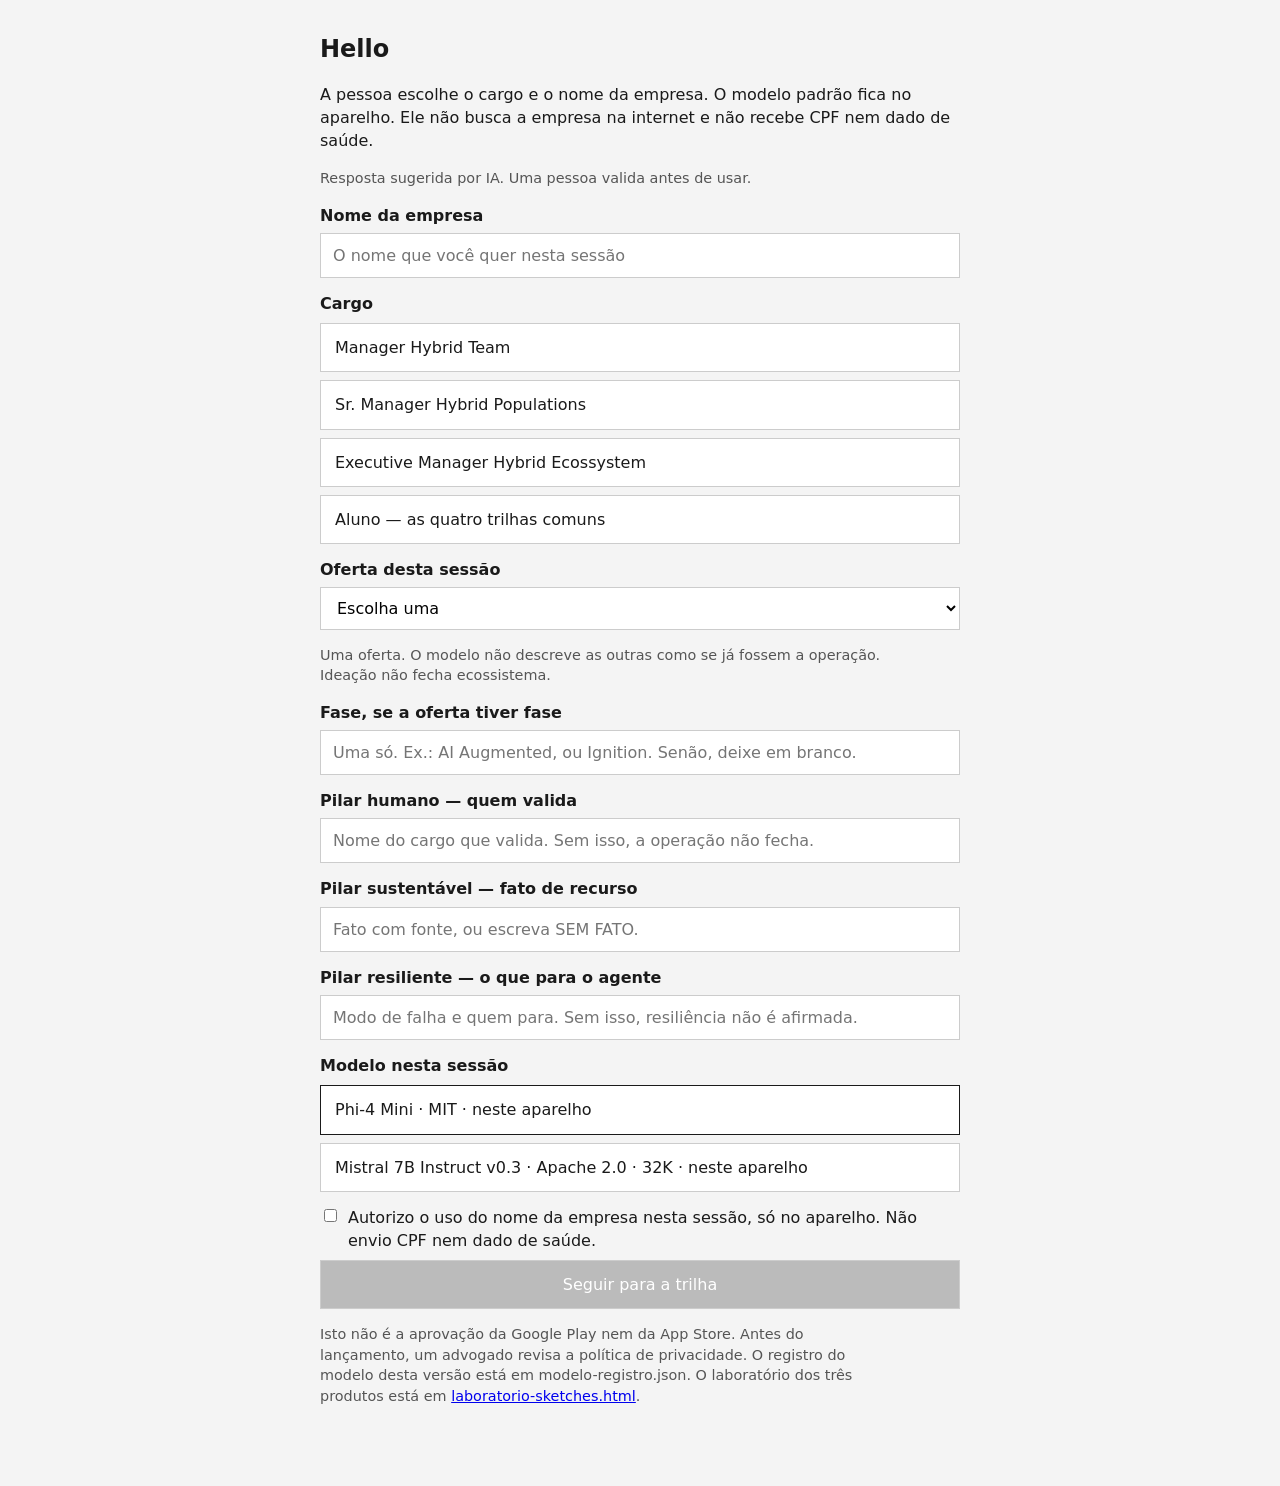
==== hello.html @ 027ed1ef "Publica a home, a entrada e os laboratorios no site." ====
<!DOCTYPE html>
<html lang="pt-BR">
<head>
  <meta charset="utf-8" />
  <meta name="viewport" content="width=device-width, initial-scale=1" />
  <title>Hello — Patron Loop</title>
  <style>
    body { margin: 0; font: 16px/1.45 system-ui, sans-serif; background: #f4f4f4; color: #1a1a1a; }
    main { max-width: 640px; margin: 0 auto; padding: 32px 18px 64px; }
    h1 { font-size: 1.5rem; margin: 0 0 8px; }
    p { max-width: 62ch; }
    label { display: block; margin: 14px 0 6px; font-weight: 600; }
    input[type="text"], select { width: 100%; box-sizing: border-box; padding: 10px 12px; font: inherit; border: 1px solid #ccc; background: #fff; }
    button, a.btn { display: block; width: 100%; text-align: left; margin: 8px 0; padding: 12px 14px; background: #fff; color: #1a1a1a; border: 1px solid #ccc; font: inherit; cursor: pointer; text-decoration: none; }
    button[aria-pressed="true"] { border-color: #1a1a1a; }
    button.ir { background: #1a1a1a; color: #fff; text-align: center; }
    button.ir:disabled { background: #bbb; cursor: not-allowed; }
    .check { font-weight: 400; display: flex; gap: 8px; align-items: flex-start; }
    .mute { color: #555; font-size: 0.9rem; }
    .erro { color: #8a1f1f; }
  </style>
</head>
<body>
  <main>
    <h1>Hello</h1>
    <p>A pessoa escolhe o cargo e o nome da empresa. O modelo padrão fica no aparelho. Ele não busca a empresa na internet e não recebe CPF nem dado de saúde.</p>
    <p class="mute">Resposta sugerida por IA. Uma pessoa valida antes de usar.</p>

    <label for="empresa">Nome da empresa</label>
    <input id="empresa" type="text" maxlength="80" autocomplete="organization" placeholder="O nome que você quer nesta sessão" />

    <label>Cargo</label>
    <button type="button" data-id="01">Manager Hybrid Team</button>
    <button type="button" data-id="02">Sr. Manager Hybrid Populations</button>
    <button type="button" data-id="03">Executive Manager Hybrid Ecossystem</button>
    <button type="button" data-id="aluno">Aluno — as quatro trilhas comuns</button>

    <label for="oferta">Oferta desta sessão</label>
    <select id="oferta">
      <option value="">Escolha uma</option>
      <option value="legacy">AI Legacy &amp; App Modernization</option>
      <option value="box-1824">BOX 1824</option>
      <option value="martech">Martech</option>
      <option value="data-ai">Data &amp; AI</option>
      <option value="agentic-sdlc">Agentic SDLC</option>
      <option value="genai-use-cases">Gen AI Biz Use Cases</option>
      <option value="imersivo">Immersive Experiences</option>
      <option value="professional-services">Professional Services</option>
      <option value="cnpj">CNPJ Alphanumeric</option>
      <option value="ai-first">AI First Transformation</option>
      <option value="ai-first-areas">AI First Transformation for Enterprise Areas</option>
      <option value="infinity">Conversational Agents (Infinity)</option>
      <option value="experimental">Experimental (Ideation)</option>
    </select>
    <p class="mute">Uma oferta. O modelo não descreve as outras como se já fossem a operação. Ideação não fecha ecossistema.</p>

    <label for="fase">Fase, se a oferta tiver fase</label>
    <input id="fase" type="text" maxlength="80" placeholder="Uma só. Ex.: AI Augmented, ou Ignition. Senão, deixe em branco." />

    <label for="pilar-humano">Pilar humano — quem valida</label>
    <input id="pilar-humano" type="text" maxlength="80" placeholder="Nome do cargo que valida. Sem isso, a operação não fecha." />

    <label for="pilar-sustentavel">Pilar sustentável — fato de recurso</label>
    <input id="pilar-sustentavel" type="text" maxlength="120" placeholder="Fato com fonte, ou escreva SEM FATO." />

    <label for="pilar-resiliente">Pilar resiliente — o que para o agente</label>
    <input id="pilar-resiliente" type="text" maxlength="120" placeholder="Modo de falha e quem para. Sem isso, resiliência não é afirmada." />

    <label>Modelo nesta sessão</label>
    <button type="button" data-modelo="phi" aria-pressed="true">Phi-4 Mini · MIT · neste aparelho</button>
    <button type="button" data-modelo="mistral" aria-pressed="false">Mistral 7B Instruct v0.3 · Apache 2.0 · 32K · neste aparelho</button>

    <label class="check"><input id="consent" type="checkbox" /> Autorizo o uso do nome da empresa nesta sessão, só no aparelho. Não envio CPF nem dado de saúde.</label>
    <p id="erro" class="erro" hidden></p>
    <button class="ir" id="seguir" type="button" disabled>Seguir para a trilha</button>
    <p class="mute">Isto não é a aprovação da Google Play nem da App Store. Antes do lançamento, um advogado revisa a política de privacidade. O registro do modelo desta versão está em modelo-registro.json. O laboratório dos três produtos está em <a href="laboratorio-sketches.html">laboratorio-sketches.html</a>.</p>
  </main>
  <script>
    var cargo = "";
    var modelo = "phi";
    var ofertas = [];
    var licenca = {
      phi: "MIT",
      mistral: "Apache-2.0"
    };
    var nomeModelo = {
      phi: "microsoft/Phi-4-mini-instruct",
      mistral: "mistralai/Mistral-7B-Instruct-v0.3"
    };

    document.querySelectorAll("button[data-id]").forEach(function (btn) {
      btn.addEventListener("click", function () {
        cargo = btn.getAttribute("data-id");
        document.querySelectorAll("button[data-id]").forEach(function (b) { b.setAttribute("aria-pressed", "false"); });
        btn.setAttribute("aria-pressed", "true");
        liberar();
      });
    });
    document.querySelectorAll("button[data-modelo]").forEach(function (btn) {
      btn.addEventListener("click", function () {
        modelo = btn.getAttribute("data-modelo");
        document.querySelectorAll("button[data-modelo]").forEach(function (b) { b.setAttribute("aria-pressed", "false"); });
        btn.setAttribute("aria-pressed", "true");
      });
    });
    ["empresa", "fase", "pilar-humano", "pilar-sustentavel", "pilar-resiliente"].forEach(function (id) {
      document.getElementById(id).addEventListener("input", liberar);
    });
    document.getElementById("oferta").addEventListener("change", liberar);
    document.getElementById("consent").addEventListener("change", liberar);

    fetch("ofertas-industria-5.json").then(function (r) { return r.json(); }).then(function (doc) {
      ofertas = doc.ofertas || [];
    }).catch(function () { ofertas = []; });

    function texto(id) { return document.getElementById(id).value.trim(); }

    function faseObrigatoria(id) { return id === "agentic-sdlc" || id === "ai-first"; }

    function operacaoFecha(id, humano, sustentavel, resiliente) {
      if (!id || id === "experimental") return false;
      if (!humano || !resiliente) return false;
      if (!sustentavel || sustentavel.toUpperCase() === "SEM FATO") return false;
      return true;
    }

    function liberar() {
      var id = document.getElementById("oferta").value;
      var ok = cargo && texto("empresa") && id && texto("pilar-humano") && texto("pilar-sustentavel") && texto("pilar-resiliente") && document.getElementById("consent").checked;
      if (faseObrigatoria(id) && !texto("fase")) ok = false;
      document.getElementById("seguir").disabled = !ok;
    }

    document.getElementById("seguir").addEventListener("click", function () {
      var empresa = texto("empresa");
      var ofertaId = document.getElementById("oferta").value;
      var humano = texto("pilar-humano");
      var sustentavel = texto("pilar-sustentavel");
      var resiliente = texto("pilar-resiliente");
      var fase = texto("fase");
      var erro = document.getElementById("erro");
      if (!cargo || !empresa || !ofertaId || !humano || !sustentavel || !resiliente || !document.getElementById("consent").checked || (faseObrigatoria(ofertaId) && !fase)) {
        erro.hidden = false;
        erro.textContent = "Falta cargo, empresa, oferta, um pilar ou o consentimento. Agentic SDLC e AI First pedem uma fase só.";
        return;
      }
      var opt = document.getElementById("oferta").selectedOptions[0];
      var oferta = ofertas.filter(function (o) { return o.id === ofertaId; })[0] || { id: ofertaId, nome: opt.textContent };
      erro.hidden = true;
      var entrada = {
        em: new Date().toISOString(),
        cargo: cargo,
        empresa: empresa,
        oferta: oferta.nome,
        oferta_id: oferta.id,
        fase: fase,
        nao_inventar: oferta.nao_inventar || "",
        pilar_humano: humano,
        pilar_sustentavel: sustentavel,
        pilar_resiliente: resiliente,
        operacao_fechada: operacaoFecha(oferta.id, humano, sustentavel, resiliente),
        modelo: nomeModelo[modelo],
        licenca: licenca[modelo],
        consentimento: true,
        cpf: false,
        saude: false
      };
      sessionStorage.setItem("patronloop-hello", JSON.stringify(entrada));
      var log = [];
      try { log = JSON.parse(localStorage.getItem("patronloop-log") || "[]"); } catch (e) { log = []; }
      log.push(entrada);
      localStorage.setItem("patronloop-log", JSON.stringify(log));
      location.href = "trilhas.html?hello=" + encodeURIComponent(cargo);
    });
  </script>
</body>
</html>
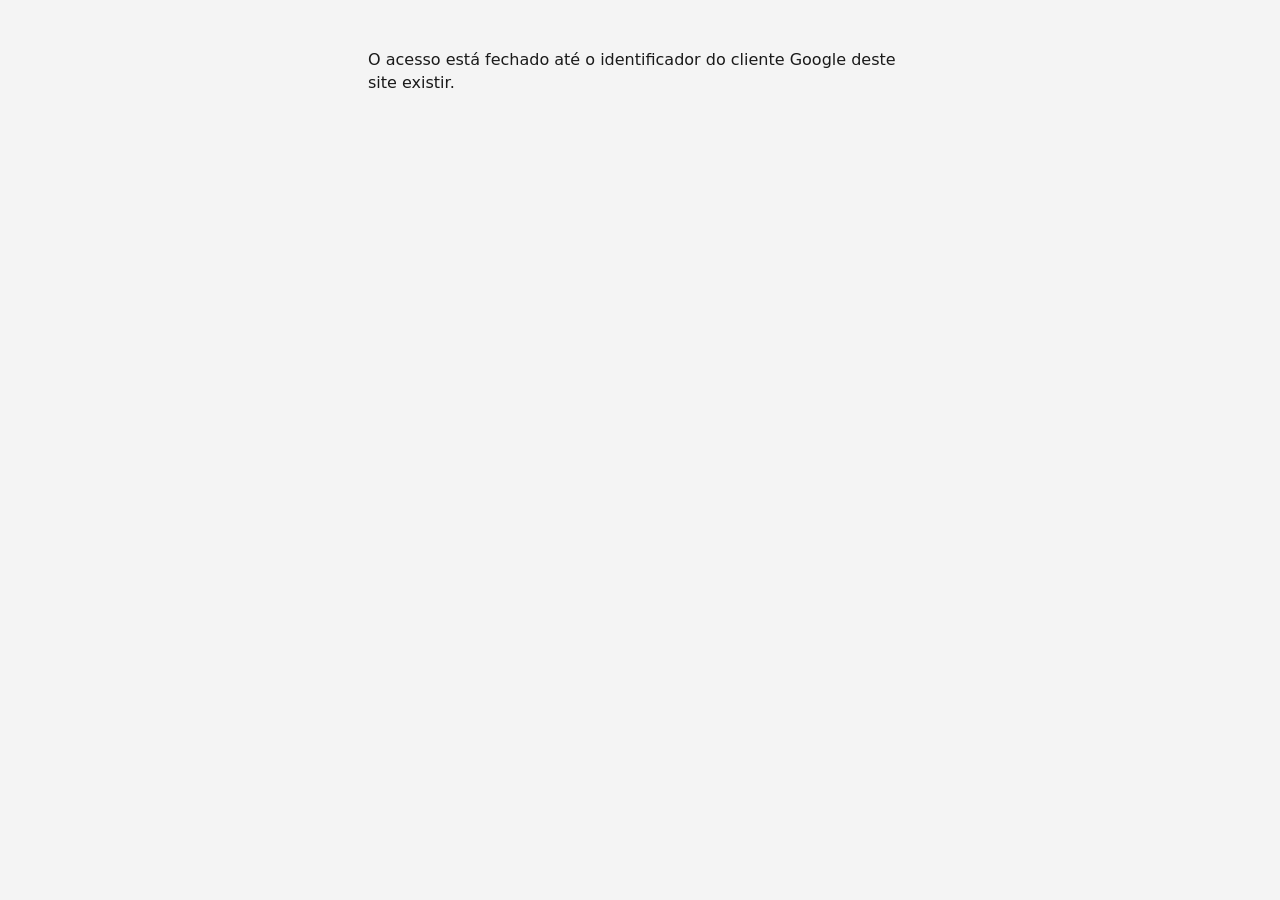
==== commit 522bb449: "Fecha as paginas no login Google da conta autorizada e publica a experiencia comum." ====
--- a/hello.html
+++ b/hello.html
@@ -1,6 +1,6 @@
 <!DOCTYPE html>
 <html lang="pt-BR">
-<head>
+<head><script src="/auth-config.js"></script><script src="/auth.js"></script>
   <meta charset="utf-8" />
   <meta name="viewport" content="width=device-width, initial-scale=1" />
   <title>Hello — Patron Loop</title>
@@ -23,7 +23,8 @@
 <body>
   <main>
     <h1>Hello</h1>
-    <p>A pessoa escolhe o cargo e o nome da empresa. O modelo padrão fica no aparelho. Ele não busca a empresa na internet e não recebe CPF nem dado de saúde.</p>
+    <p>A jornada começa aqui. A wave é a semana de cada cargo. Todo papel, além dela, atravessa a base de conhecimento, a governança e a preocupação coletiva.</p>
+    <p class="mute">A pessoa escolhe o cargo e o nome da empresa. O modelo padrão fica no aparelho. Ele não busca a empresa na internet e não recebe CPF nem dado de saúde.</p>
     <p class="mute">Resposta sugerida por IA. Uma pessoa valida antes de usar.</p>
 
     <label for="empresa">Nome da empresa</label>
